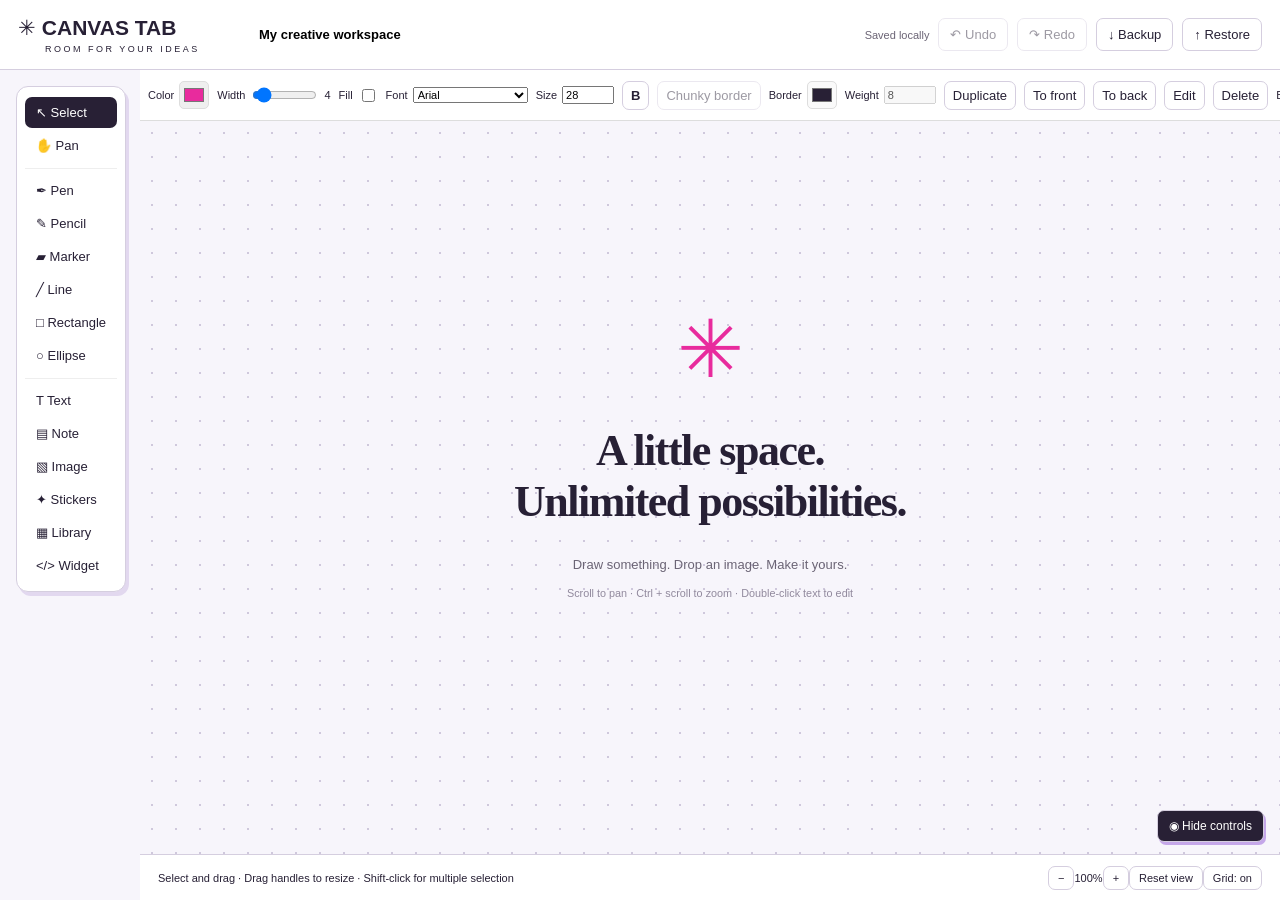
==== index.html @ 8bc86c49 "Add files via upload" ====
<!doctype html><html><head><meta charset="utf-8"><meta name="viewport" content="width=device-width,initial-scale=1"><title>Canvas Tab</title><link rel="stylesheet" href="style.css"></head><body><button id="toggleEditor" aria-label="Hide editor controls" aria-pressed="false" title="Toggle editor controls (Ctrl+Shift+H)">◉ Hide controls</button>
<header><div class="brand">✳ <b>CANVAS TAB</b><small>ROOM FOR YOUR IDEAS</small></div><input id="title" value="My creative workspace" aria-label="Board name"><span id="status">Ready</span><button id="undo" title="Ctrl+Z">↶ Undo</button><button id="redo">↷ Redo</button><button id="export">↓ Backup</button><button id="import">↑ Restore</button></header>
<aside><button data-tool="select" class="active">↖ Select</button><button data-tool="hand">✋ Pan</button><hr><button data-tool="pen">✒ Pen</button><button data-tool="pencil">✎ Pencil</button><button data-tool="marker">▰ Marker</button><button data-tool="line">╱ Line</button><button data-tool="rectangle">□ Rectangle</button><button data-tool="ellipse">○ Ellipse</button><hr><button id="text">T Text</button><button id="note">▤ Note</button><button id="image">▧ Image</button><button id="stickers">✦ Stickers</button><button id="library">▦ Library</button><button id="widget">&lt;/&gt; Widget</button></aside>
<section id="properties"><label>Color <input id="color" type="color" value="#e82b9d"></label><label>Width <input id="thickness" type="range" min="1" max="48" value="4"><output id="widthLabel">4</output></label><label>Fill <input id="fill" type="checkbox"></label><label>Font <select id="font"><option>Arial</option><option>Georgia</option><option>Verdana</option><option>Courier New</option><option>Trebuchet MS</option><option>Impact</option><option>Comic Sans MS</option></select></label><label>Size <input id="fontSize" type="number" min="8" max="300" value="28"></label><button id="bold"><b>B</b></button><button id="imageBorder" aria-pressed="false" title="Apply to selected images">Chunky border</button><label>Border <input id="borderColor" type="color" value="#282035"></label><label>Weight <input id="borderWidth" type="number" min="2" max="32" value="8"></label><button id="duplicate">Duplicate</button><button id="front">To front</button><button id="back">To back</button><button id="edit">Edit</button><button id="delete">Delete</button><label>Board <input id="bg" type="color" value="#f7f5fb"></label></section>
<main id="viewport"><div id="world"></div><div id="empty"><span>✳</span><h1>A little space.<br>Unlimited possibilities.</h1><p>Draw something. Drop an image. Make it yours.</p><small>Scroll to pan · Ctrl + scroll to zoom · Double-click text to edit</small></div></main>
<footer><span id="hint">Select and drag · Drag handles to resize · Shift-click for multiple selection</span><div><button id="zoomOut">−</button><span id="zoom">100%</span><button id="zoomIn">+</button><button id="home">Reset view</button><button id="grid">Grid: on</button></div></footer>
<input id="files" type="file" accept="image/*" multiple hidden><input id="restoreFile" type="file" accept="application/json" hidden>
<dialog id="stickerDialog"><div class="dialogHead"><h2>Sticker drawer</h2><button data-close>×</button></div><input id="stickerSearch" placeholder="Search stars, hearts, animals…"><div id="stickerGrid"></div><p>Or upload your own transparent PNG, SVG, WebP, or GIF.</p><button id="uploadSticker">Upload stickers</button></dialog>
<dialog id="widgetDialog"><div class="dialogHead"><h2>Build a little widget</h2><button data-close>×</button></div><p>Self-contained HTML, CSS and JavaScript. Widgets run in an isolated sandbox.</p><label>HTML<textarea id="htmlCode" spellcheck="false"></textarea></label><label>CSS<textarea id="cssCode" spellcheck="false"></textarea></label><label>JavaScript<textarea id="jsCode" spellcheck="false"></textarea></label><button id="saveWidget">Add widget</button></dialog>
<dialog id="libraryDialog"><div class="dialogHead"><h2>Widget library</h2><button data-close>×</button></div><p>Ready-made containers. Every widget can be moved, resized, and duplicated.</p><div class="libraryCards"><button id="addPlaylist"><strong>♫ Audio playlist</strong><span>Upload MP3 or WAV files. Play, seek, skip, and loop.</span></button><button id="addBookmarks"><strong>↗ Bookmarks &amp; links</strong><span>Your favorite sites with custom names and editable URLs.</span></button><button id="addChecklist"><strong>☑ Checklist</strong><span>A little list with editable tasks and saved checkboxes.</span></button><button id="addGallery"><strong>▧ Image gallery</strong><span>A slideshow container for your pictures.</span></button></div></dialog><input id="audioFiles" type="file" accept=".mp3,.wav,audio/mpeg,audio/wav,audio/x-wav" multiple hidden><input id="galleryFiles" type="file" accept="image/*" multiple hidden><script src="library.js"></script><script src="app.js"></script></body></html>
---- style.css ----
*{box-sizing:border-box}body{margin:0;font:13px Arial,sans-serif;color:#272035;background:#f7f5fb;overflow:hidden}button,input,select,textarea{font:inherit}button{cursor:pointer;border:1px solid #d5cedf;background:#fff;border-radius:7px;padding:8px 11px;color:inherit}button:hover{background:#eee6ff}button.active{background:#282035;color:#fff;border-color:#282035}header{height:70px;display:flex;align-items:center;gap:9px;padding:12px 18px;background:#fff;border-bottom:1px solid #d5cedf;position:relative;z-index:4}.brand{font-size:21px;min-width:230px}.brand small{display:block;font:9px Arial;letter-spacing:2.5px;margin:4px 0 0 27px}#title{border:0;font-weight:bold;background:transparent;min-width:100px;flex:1}#status{font-size:11px;color:#6b6475;max-width:180px}aside{position:absolute;top:86px;left:16px;width:110px;z-index:4;background:#fff;padding:8px;border:1px solid #d5cedf;border-radius:12px;box-shadow:3px 4px 0 #e2d8ef}aside button{display:block;width:100%;text-align:left;border:0;margin:2px 0}hr{border:0;border-top:1px solid #eee}#properties{height:51px;position:relative;z-index:3;margin-left:140px;display:flex;gap:8px;align-items:center;padding:8px;background:#fff;border-bottom:1px solid #ddd;overflow:auto;white-space:nowrap}label{display:flex;align-items:center;gap:5px;font-size:11px}input[type=color]{width:30px;height:28px;padding:2px;border:1px solid #ddd;border-radius:5px}input[type=range]{width:65px}input[type=number]{width:52px}select{width:115px}#properties button{padding:6px 8px}#viewport{position:absolute;inset:121px 0 46px 140px;overflow:hidden;touch-action:none;background-image:radial-gradient(#cfc8dc 1px,transparent 1px);background-size:24px 24px}#world{position:absolute;transform-origin:0 0;width:1px;height:1px}#empty{pointer-events:none;position:absolute;left:50%;top:45%;transform:translate(-50%,-50%);text-align:center;min-width:400px}#empty>span{font-size:80px;color:#e82b9d}h1{font: bold 44px Georgia;letter-spacing:-1.5px}#empty p{color:#6b6475}#empty small{color:#91899d}footer{position:absolute;bottom:0;height:46px;left:140px;right:0;display:flex;justify-content:space-between;align-items:center;padding:5px 18px;border-top:1px solid #d5cedf;background:#fff;font-size:11px}footer button{padding:5px 9px}.item{position:absolute;user-select:none;outline:none}.content{width:100%;height:100%;overflow:hidden}.item img,.item svg,.item iframe{width:100%;height:100%;display:block;border:0}.item img{object-fit:fill;pointer-events:none}.text-content{white-space:pre-wrap;overflow-wrap:anywhere;padding:8px;height:100%;width:100%;overflow:auto;line-height:1.2}.text-content[contenteditable=true]{user-select:text;cursor:text}.note .content{box-shadow:3px 5px 10px #21162f15}.selected{outline:2px solid #9455eb}.handle{position:absolute;width:10px;height:10px;background:white;border:2px solid #9455eb;z-index:10}.handle.nw{left:-5px;top:-5px;cursor:nwse-resize}.handle.ne{right:-5px;top:-5px;cursor:nesw-resize}.handle.sw{left:-5px;bottom:-5px;cursor:nesw-resize}.handle.se{right:-5px;bottom:-5px;cursor:nwse-resize}.handle.n{top:-5px;left:calc(50% - 5px);cursor:ns-resize}.handle.s{bottom:-5px;left:calc(50% - 5px);cursor:ns-resize}.handle.w{left:-5px;top:calc(50% - 5px);cursor:ew-resize}.handle.e{right:-5px;top:calc(50% - 5px);cursor:ew-resize}.widget .content{background:white;border:1px solid #ccc;border-radius:7px}.widget-label{position:absolute;top:-23px;left:0;background:#282035;color:white;padding:4px 7px;font-size:10px;cursor:move;border-radius:4px}.widget iframe{pointer-events:none}.widget.interactive iframe{pointer-events:auto}dialog{border:1px solid #d5cedf;border-radius:15px;box-shadow:7px 7px 0 #9d71d533;padding:24px;width:560px;max-height:85vh;overflow:auto}dialog::backdrop{background:#21172b66}.dialogHead{display:flex;justify-content:space-between;align-items:center}h2{font:24px Georgia;margin:0 0 15px}dialog p{color:#766d81;line-height:1.5}dialog label{display:block;font-weight:bold;margin:12px 0}textarea{display:block;width:100%;height:100px;margin-top:5px;padding:10px;background:#f7f5fb;border:1px solid #d5cedf;font:12px monospace;border-radius:6px}#stickerSearch{width:100%;padding:10px;border:1px solid #ddd}#stickerGrid{display:grid;grid-template-columns:repeat(7,1fr);gap:7px;margin-top:15px}#stickerGrid button{font-size:30px}#saveWidget{background:#282035;color:white} @media(max-width:1100px){.brand{min-width:170px;font-size:17px}.brand small{font-size:8px}#hint{max-width:350px}header button{padding:7px}}
.libraryCards{display:grid;gap:12px}.libraryCards button{text-align:left;padding:18px;background:#f7f0ff}.libraryCards strong{display:block;font-size:18px;margin-bottom:8px}.libraryCards span{display:block;color:#766d81;line-height:1.5}.native-container{height:100%;width:100%;background:#fff;border:2px solid #352445;border-radius:12px;display:flex;flex-direction:column;overflow:hidden;box-shadow:4px 4px 0 #c5a7e9}.container-title{padding:12px 16px;background:#eedaff;font-weight:bold;cursor:move;border-bottom:1px solid #c5a7e9;flex-shrink:0;white-space:nowrap;overflow:hidden;text-overflow:ellipsis}.container-controls{padding:12px;overflow:auto;flex:1;user-select:text;min-height:0}.container-controls audio{width:100%;height:38px;margin:8px 0}.now-playing{font-size:12px;font-weight:bold;overflow:hidden;text-overflow:ellipsis;white-space:nowrap}.transport{display:flex;gap:6px;align-items:center;flex-wrap:wrap;margin:8px 0}.transport button{font-size:11px;padding:6px}.track-list{max-height:150px;overflow:auto;margin-bottom:8px}.track-row{display:flex;gap:4px;margin:4px 0}.track-row button:first-child{flex:1;min-width:0;text-align:left;overflow:hidden;text-overflow:ellipsis;white-space:nowrap}.track-row .playing{background:#eedaff;border-color:#9455eb}.task-row{display:flex;align-items:center;gap:6px;margin-bottom:7px}.task-row input:not([type=checkbox]){width:100%;min-width:0;border:0;background:#f7f5fb;padding:7px}.task-row.completed input:not([type=checkbox]){text-decoration:line-through;color:#9b91a8}.container-controls>input{padding:8px;max-width:100%;margin:8px 0;border:1px solid #d5cedf;border-radius:6px}.gallery-picture{height:calc(100% - 115px)!important;min-height:80px;object-fit:contain!important;background:#f7f5fb;margin-bottom:8px}

#toggleEditor{position:fixed;right:16px;bottom:58px;z-index:20;background:#282035;color:#fff;box-shadow:2px 3px 0 #c5a7e9;font-size:12px}body.clean-view header,body.clean-view aside,body.clean-view #properties,body.clean-view footer{display:none}body.clean-view #viewport{inset:0}body.clean-view #toggleEditor{bottom:16px}body.clean-view .handle,body.clean-view .widget-label{display:none}body.clean-view .selected{outline:none}body.clean-view .widget iframe{pointer-events:auto}body.clean-view .container-title{cursor:default}

.chunky-image .content{border-radius:0;background:#fff;overflow:hidden}.chunky-image img{object-fit:fill}button:disabled{cursor:default;opacity:.45}

.bookmark-list{display:grid;gap:8px;margin-bottom:12px}.bookmark-row{padding:10px;background:#f7f0ff;border:1px solid #dfcdee;border-radius:7px}.bookmark-row>a{display:block;color:#63329b;font-weight:bold;overflow-wrap:anywhere;text-decoration:none;padding:3px 0 8px}.bookmark-row>a:hover{text-decoration:underline}.bookmark-actions{display:flex;gap:5px}.bookmark-actions button{padding:4px 7px;font-size:10px}.bookmark-form{display:grid;grid-template-columns:1fr auto;gap:7px}.bookmark-form input{grid-column:1/-1;min-width:0;width:100%;padding:9px;border:1px solid #d5cedf;border-radius:6px}.bookmark-feedback{grid-column:1/-1;color:#a02e61;font-size:11px}.bookmark-empty{color:#766d81;font-size:12px;line-height:1.5}

.bookmark-mode-bar{display:flex;justify-content:flex-end;margin-bottom:8px}.bookmark-mode-bar button{font-size:11px;padding:5px 9px}.bookmarks-view{padding:8px 10px}.bookmarks-view .bookmark-list{gap:0;margin:0}.bookmarks-view .bookmark-row{border:0;border-bottom:1px solid #e9dfef;border-radius:0;padding:0;background:transparent}.bookmarks-view .bookmark-row:last-child{border-bottom:0}.bookmarks-view .bookmark-row>a{font-size:12px;line-height:1.3;font-weight:500;padding:7px 3px;white-space:nowrap;overflow:hidden;text-overflow:ellipsis}.bookmarks-view .bookmark-row>a:hover{background:#f7f0ff}

.bookmark-access{padding:9px;background:#f7f0ff;border:1px solid #dfcdee;border-radius:7px;margin:10px 0;display:grid;gap:7px}.bookmark-access span{font-size:10px;line-height:1.4;color:#766d81}.bookmark-access button{font-size:11px}
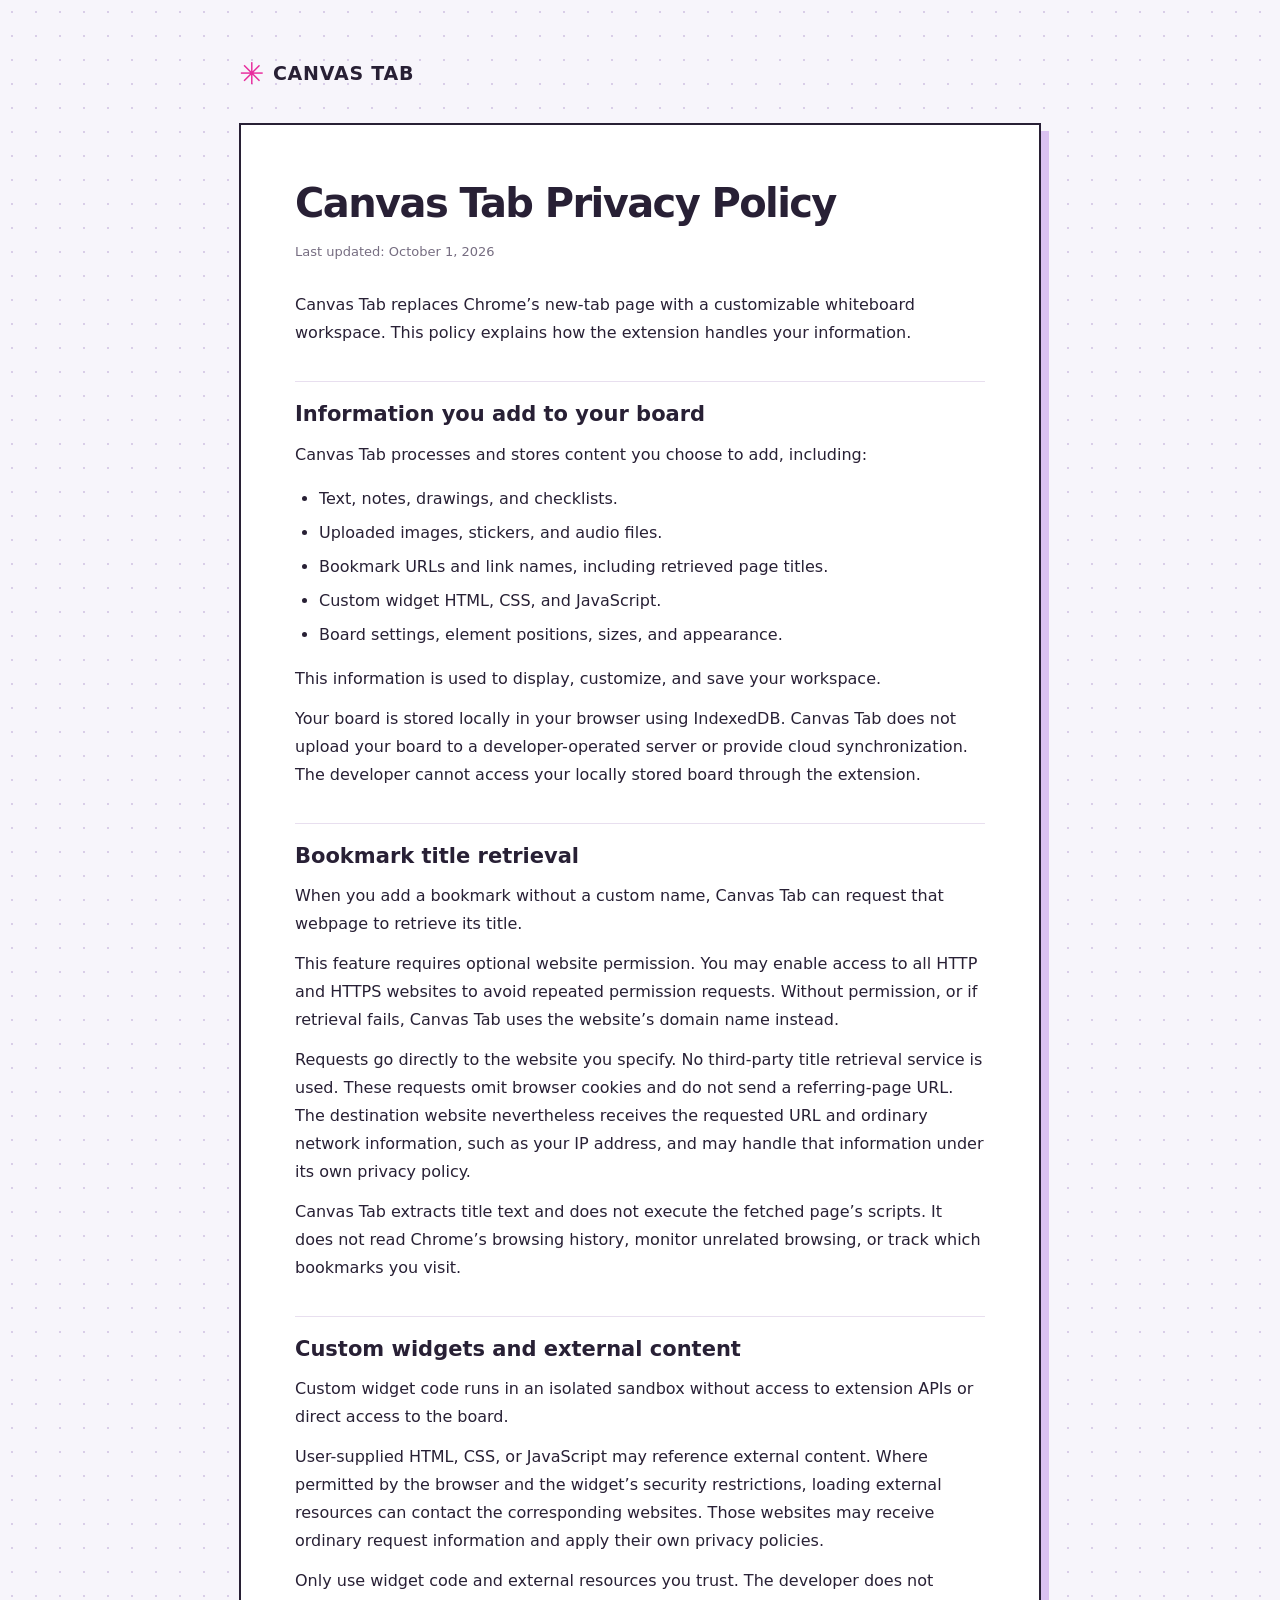
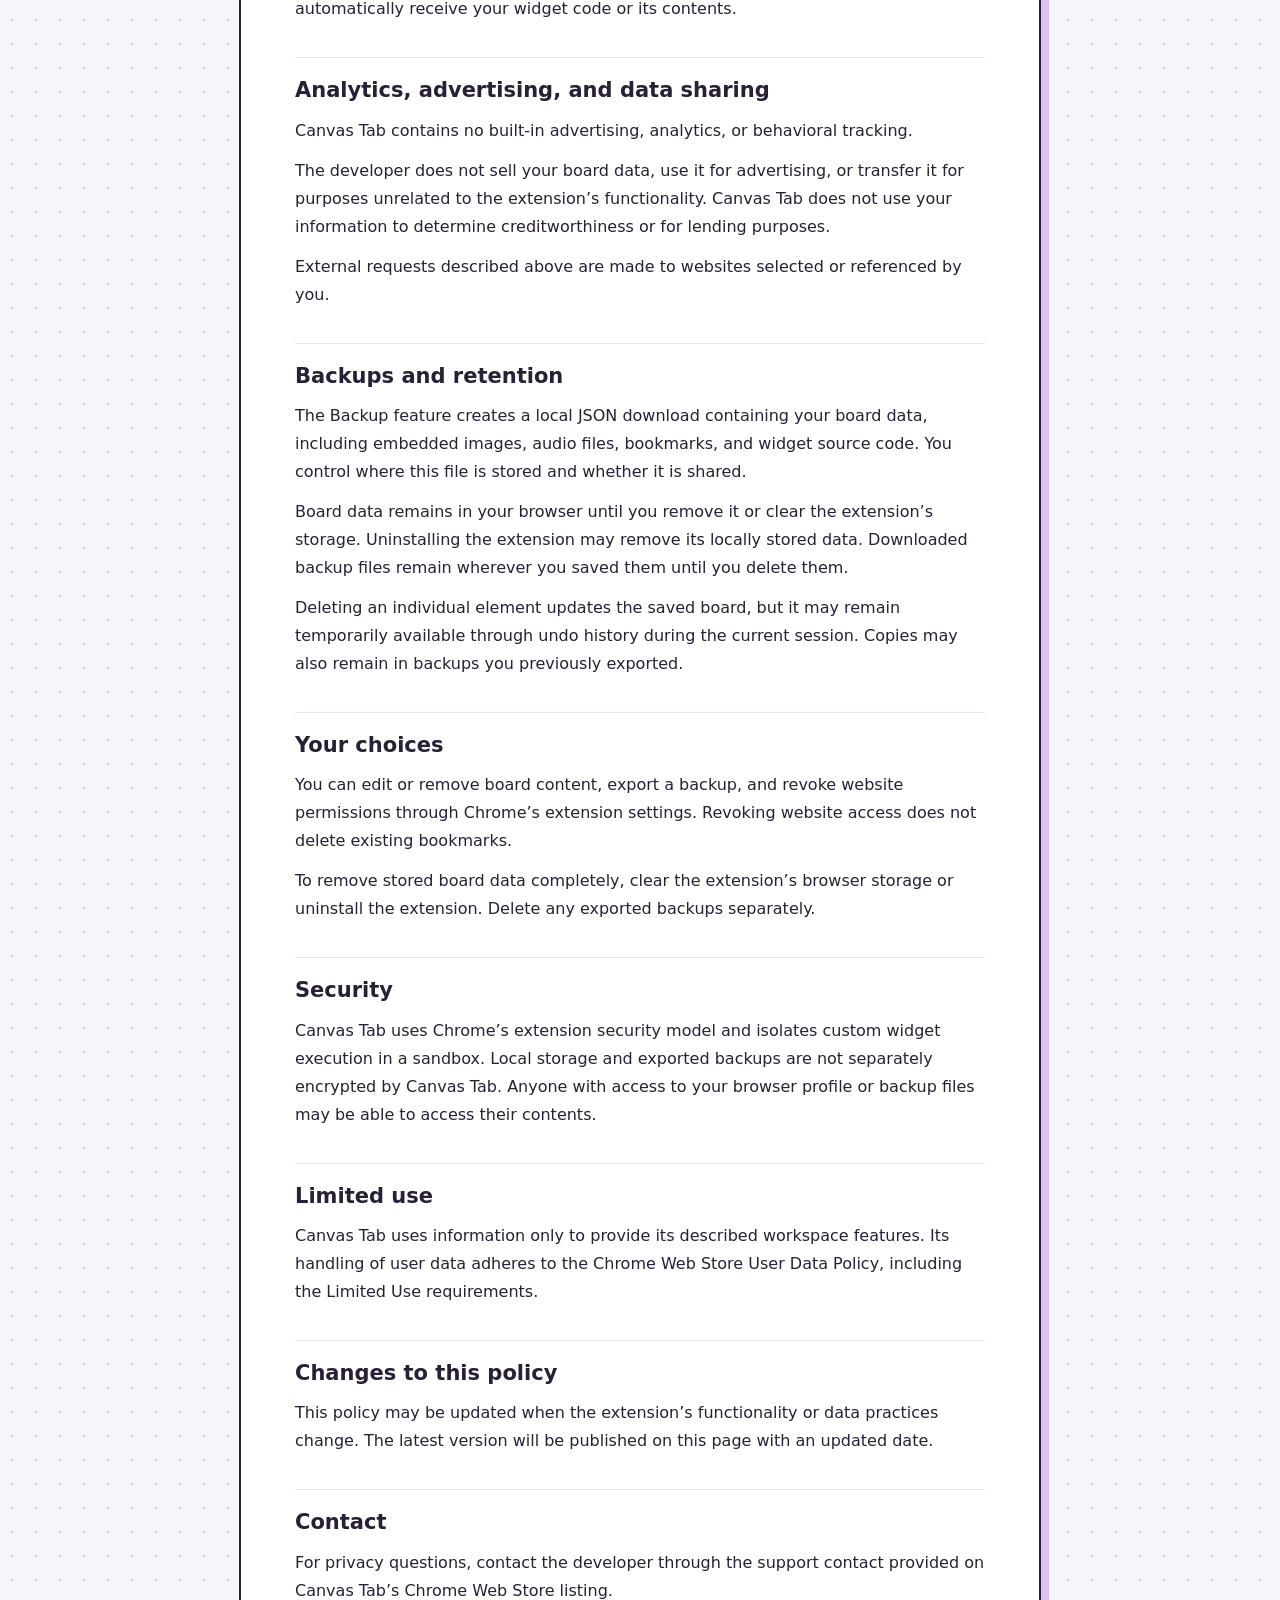
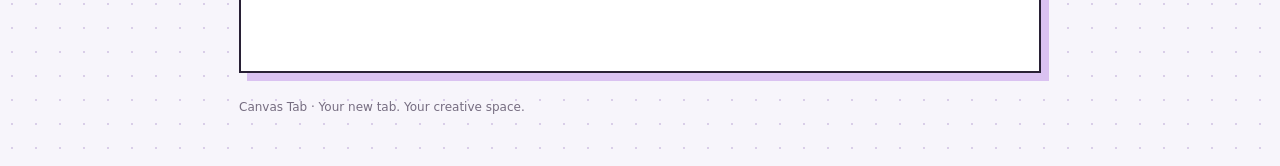
==== commit e0cd3761: "Rename privacy-policy.html to index.html" ====
--- a/index.html
+++ b/index.html
@@ -1,10 +1,13 @@
-<!doctype html><html><head><meta charset="utf-8"><meta name="viewport" content="width=device-width,initial-scale=1"><title>Canvas Tab</title><link rel="stylesheet" href="style.css"></head><body><button id="toggleEditor" aria-label="Hide editor controls" aria-pressed="false" title="Toggle editor controls (Ctrl+Shift+H)">◉ Hide controls</button>
-<header><div class="brand">✳ <b>CANVAS TAB</b><small>ROOM FOR YOUR IDEAS</small></div><input id="title" value="My creative workspace" aria-label="Board name"><span id="status">Ready</span><button id="undo" title="Ctrl+Z">↶ Undo</button><button id="redo">↷ Redo</button><button id="export">↓ Backup</button><button id="import">↑ Restore</button></header>
-<aside><button data-tool="select" class="active">↖ Select</button><button data-tool="hand">✋ Pan</button><hr><button data-tool="pen">✒ Pen</button><button data-tool="pencil">✎ Pencil</button><button data-tool="marker">▰ Marker</button><button data-tool="line">╱ Line</button><button data-tool="rectangle">□ Rectangle</button><button data-tool="ellipse">○ Ellipse</button><hr><button id="text">T Text</button><button id="note">▤ Note</button><button id="image">▧ Image</button><button id="stickers">✦ Stickers</button><button id="library">▦ Library</button><button id="widget">&lt;/&gt; Widget</button></aside>
-<section id="properties"><label>Color <input id="color" type="color" value="#e82b9d"></label><label>Width <input id="thickness" type="range" min="1" max="48" value="4"><output id="widthLabel">4</output></label><label>Fill <input id="fill" type="checkbox"></label><label>Font <select id="font"><option>Arial</option><option>Georgia</option><option>Verdana</option><option>Courier New</option><option>Trebuchet MS</option><option>Impact</option><option>Comic Sans MS</option></select></label><label>Size <input id="fontSize" type="number" min="8" max="300" value="28"></label><button id="bold"><b>B</b></button><button id="imageBorder" aria-pressed="false" title="Apply to selected images">Chunky border</button><label>Border <input id="borderColor" type="color" value="#282035"></label><label>Weight <input id="borderWidth" type="number" min="2" max="32" value="8"></label><button id="duplicate">Duplicate</button><button id="front">To front</button><button id="back">To back</button><button id="edit">Edit</button><button id="delete">Delete</button><label>Board <input id="bg" type="color" value="#f7f5fb"></label></section>
-<main id="viewport"><div id="world"></div><div id="empty"><span>✳</span><h1>A little space.<br>Unlimited possibilities.</h1><p>Draw something. Drop an image. Make it yours.</p><small>Scroll to pan · Ctrl + scroll to zoom · Double-click text to edit</small></div></main>
-<footer><span id="hint">Select and drag · Drag handles to resize · Shift-click for multiple selection</span><div><button id="zoomOut">−</button><span id="zoom">100%</span><button id="zoomIn">+</button><button id="home">Reset view</button><button id="grid">Grid: on</button></div></footer>
-<input id="files" type="file" accept="image/*" multiple hidden><input id="restoreFile" type="file" accept="application/json" hidden>
-<dialog id="stickerDialog"><div class="dialogHead"><h2>Sticker drawer</h2><button data-close>×</button></div><input id="stickerSearch" placeholder="Search stars, hearts, animals…"><div id="stickerGrid"></div><p>Or upload your own transparent PNG, SVG, WebP, or GIF.</p><button id="uploadSticker">Upload stickers</button></dialog>
-<dialog id="widgetDialog"><div class="dialogHead"><h2>Build a little widget</h2><button data-close>×</button></div><p>Self-contained HTML, CSS and JavaScript. Widgets run in an isolated sandbox.</p><label>HTML<textarea id="htmlCode" spellcheck="false"></textarea></label><label>CSS<textarea id="cssCode" spellcheck="false"></textarea></label><label>JavaScript<textarea id="jsCode" spellcheck="false"></textarea></label><button id="saveWidget">Add widget</button></dialog>
-<dialog id="libraryDialog"><div class="dialogHead"><h2>Widget library</h2><button data-close>×</button></div><p>Ready-made containers. Every widget can be moved, resized, and duplicated.</p><div class="libraryCards"><button id="addPlaylist"><strong>♫ Audio playlist</strong><span>Upload MP3 or WAV files. Play, seek, skip, and loop.</span></button><button id="addBookmarks"><strong>↗ Bookmarks &amp; links</strong><span>Your favorite sites with custom names and editable URLs.</span></button><button id="addChecklist"><strong>☑ Checklist</strong><span>A little list with editable tasks and saved checkboxes.</span></button><button id="addGallery"><strong>▧ Image gallery</strong><span>A slideshow container for your pictures.</span></button></div></dialog><input id="audioFiles" type="file" accept=".mp3,.wav,audio/mpeg,audio/wav,audio/x-wav" multiple hidden><input id="galleryFiles" type="file" accept="image/*" multiple hidden><script src="library.js"></script><script src="app.js"></script></body></html>
+<!doctype html><html lang="en"><head><meta charset="utf-8"><meta name="viewport" content="width=device-width,initial-scale=1"><meta name="description" content="Canvas Tab privacy policy: local board storage, bookmark title retrieval, permissions, and data handling."><title>Privacy Policy — Canvas Tab</title><style>
+*{box-sizing:border-box}body{margin:0;background:#f7f5fb;background-image:radial-gradient(#d9cee8 1px,transparent 1px);background-size:24px 24px;color:#282035;font:16px/1.75 system-ui,-apple-system,BlinkMacSystemFont,"Segoe UI",sans-serif}.wrap{max-width:850px;margin:48px auto;padding:0 24px}.brand{font-size:19px;font-weight:800;letter-spacing:.04em;margin-bottom:22px}.brand span{color:#e82b9d;font-size:30px;vertical-align:middle;margin-right:8px}main{background:#fff;border:2px solid #282035;box-shadow:8px 8px 0 #dac2f1;padding:clamp(24px,5vw,54px)}h1{font-size:clamp(28px,5vw,40px);line-height:1.2;letter-spacing:-.04em;margin:0 0 14px}h2{font-size:21px;line-height:1.35;margin:34px 0 12px;padding-top:18px;border-top:1px solid #e8dfef}p{margin:12px 0}.date{font-size:13px;color:#766d81;margin-bottom:28px}ul{padding-left:24px}li{margin:6px 0}footer{font-size:12px;color:#766d81;margin:24px 0}@media(max-width:600px){.wrap{margin:24px auto;padding:0 16px}main{box-shadow:5px 5px 0 #dac2f1}}@media print{body{background:white}.wrap{margin:0;max-width:none}main{border:0;box-shadow:none;padding:0}h2{break-after:avoid}footer{display:none}}
+</style></head><body><div class="wrap"><div class="brand"><span aria-hidden="true">✳</span>CANVAS TAB</div><main><h1>Canvas Tab Privacy Policy</h1><p class="date">Last updated: October 1, 2026</p><p>Canvas Tab replaces Chrome’s new-tab page with a customizable whiteboard workspace. This policy explains how the extension handles your information.</p>
+<h2>Information you add to your board</h2><p>Canvas Tab processes and stores content you choose to add, including:</p><ul><li>Text, notes, drawings, and checklists.</li><li>Uploaded images, stickers, and audio files.</li><li>Bookmark URLs and link names, including retrieved page titles.</li><li>Custom widget HTML, CSS, and JavaScript.</li><li>Board settings, element positions, sizes, and appearance.</li></ul><p>This information is used to display, customize, and save your workspace.</p><p>Your board is stored locally in your browser using IndexedDB. Canvas Tab does not upload your board to a developer-operated server or provide cloud synchronization. The developer cannot access your locally stored board through the extension.</p>
+<h2>Bookmark title retrieval</h2><p>When you add a bookmark without a custom name, Canvas Tab can request that webpage to retrieve its title.</p><p>This feature requires optional website permission. You may enable access to all HTTP and HTTPS websites to avoid repeated permission requests. Without permission, or if retrieval fails, Canvas Tab uses the website’s domain name instead.</p><p>Requests go directly to the website you specify. No third-party title retrieval service is used. These requests omit browser cookies and do not send a referring-page URL. The destination website nevertheless receives the requested URL and ordinary network information, such as your IP address, and may handle that information under its own privacy policy.</p><p>Canvas Tab extracts title text and does not execute the fetched page’s scripts. It does not read Chrome’s browsing history, monitor unrelated browsing, or track which bookmarks you visit.</p>
+<h2>Custom widgets and external content</h2><p>Custom widget code runs in an isolated sandbox without access to extension APIs or direct access to the board.</p><p>User-supplied HTML, CSS, or JavaScript may reference external content. Where permitted by the browser and the widget’s security restrictions, loading external resources can contact the corresponding websites. Those websites may receive ordinary request information and apply their own privacy policies.</p><p>Only use widget code and external resources you trust. The developer does not automatically receive your widget code or its contents.</p>
+<h2>Analytics, advertising, and data sharing</h2><p>Canvas Tab contains no built-in advertising, analytics, or behavioral tracking.</p><p>The developer does not sell your board data, use it for advertising, or transfer it for purposes unrelated to the extension’s functionality. Canvas Tab does not use your information to determine creditworthiness or for lending purposes.</p><p>External requests described above are made to websites selected or referenced by you.</p>
+<h2>Backups and retention</h2><p>The Backup feature creates a local JSON download containing your board data, including embedded images, audio files, bookmarks, and widget source code. You control where this file is stored and whether it is shared.</p><p>Board data remains in your browser until you remove it or clear the extension’s storage. Uninstalling the extension may remove its locally stored data. Downloaded backup files remain wherever you saved them until you delete them.</p><p>Deleting an individual element updates the saved board, but it may remain temporarily available through undo history during the current session. Copies may also remain in backups you previously exported.</p>
+<h2>Your choices</h2><p>You can edit or remove board content, export a backup, and revoke website permissions through Chrome’s extension settings. Revoking website access does not delete existing bookmarks.</p><p>To remove stored board data completely, clear the extension’s browser storage or uninstall the extension. Delete any exported backups separately.</p>
+<h2>Security</h2><p>Canvas Tab uses Chrome’s extension security model and isolates custom widget execution in a sandbox. Local storage and exported backups are not separately encrypted by Canvas Tab. Anyone with access to your browser profile or backup files may be able to access their contents.</p>
+<h2>Limited use</h2><p>Canvas Tab uses information only to provide its described workspace features. Its handling of user data adheres to the Chrome Web Store User Data Policy, including the Limited Use requirements.</p>
+<h2>Changes to this policy</h2><p>This policy may be updated when the extension’s functionality or data practices change. The latest version will be published on this page with an updated date.</p>
+<h2>Contact</h2><p>For privacy questions, contact the developer through the support contact provided on Canvas Tab’s Chrome Web Store listing.</p></main><footer>Canvas Tab · Your new tab. Your creative space.</footer></div></body></html>
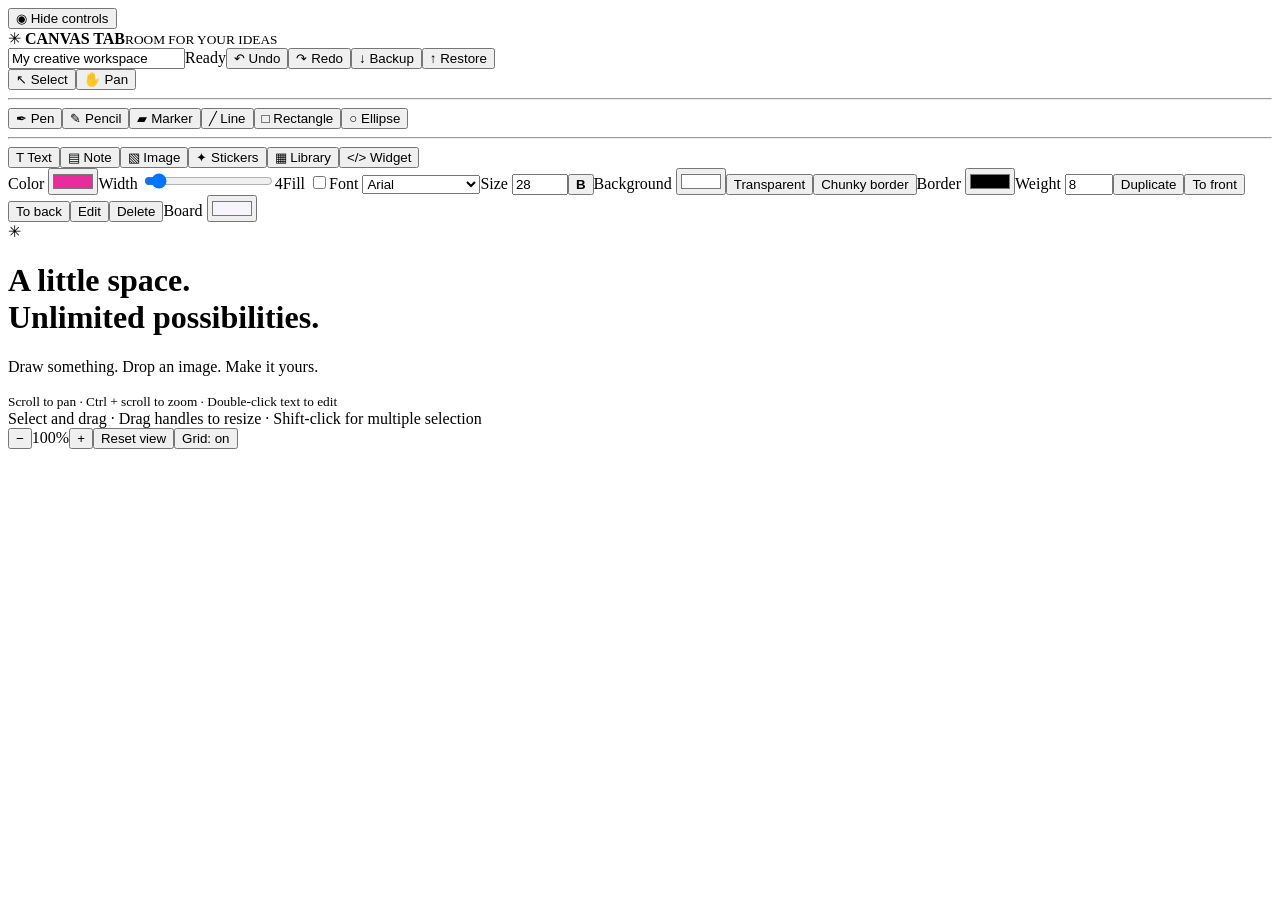
==== commit 4399e718: "Add files via upload" ====
--- a/index.html
+++ b/index.html
@@ -1,13 +1,10 @@
-<!doctype html><html lang="en"><head><meta charset="utf-8"><meta name="viewport" content="width=device-width,initial-scale=1"><meta name="description" content="Canvas Tab privacy policy: local board storage, bookmark title retrieval, permissions, and data handling."><title>Privacy Policy — Canvas Tab</title><style>
-*{box-sizing:border-box}body{margin:0;background:#f7f5fb;background-image:radial-gradient(#d9cee8 1px,transparent 1px);background-size:24px 24px;color:#282035;font:16px/1.75 system-ui,-apple-system,BlinkMacSystemFont,"Segoe UI",sans-serif}.wrap{max-width:850px;margin:48px auto;padding:0 24px}.brand{font-size:19px;font-weight:800;letter-spacing:.04em;margin-bottom:22px}.brand span{color:#e82b9d;font-size:30px;vertical-align:middle;margin-right:8px}main{background:#fff;border:2px solid #282035;box-shadow:8px 8px 0 #dac2f1;padding:clamp(24px,5vw,54px)}h1{font-size:clamp(28px,5vw,40px);line-height:1.2;letter-spacing:-.04em;margin:0 0 14px}h2{font-size:21px;line-height:1.35;margin:34px 0 12px;padding-top:18px;border-top:1px solid #e8dfef}p{margin:12px 0}.date{font-size:13px;color:#766d81;margin-bottom:28px}ul{padding-left:24px}li{margin:6px 0}footer{font-size:12px;color:#766d81;margin:24px 0}@media(max-width:600px){.wrap{margin:24px auto;padding:0 16px}main{box-shadow:5px 5px 0 #dac2f1}}@media print{body{background:white}.wrap{margin:0;max-width:none}main{border:0;box-shadow:none;padding:0}h2{break-after:avoid}footer{display:none}}
-</style></head><body><div class="wrap"><div class="brand"><span aria-hidden="true">✳</span>CANVAS TAB</div><main><h1>Canvas Tab Privacy Policy</h1><p class="date">Last updated: October 1, 2026</p><p>Canvas Tab replaces Chrome’s new-tab page with a customizable whiteboard workspace. This policy explains how the extension handles your information.</p>
-<h2>Information you add to your board</h2><p>Canvas Tab processes and stores content you choose to add, including:</p><ul><li>Text, notes, drawings, and checklists.</li><li>Uploaded images, stickers, and audio files.</li><li>Bookmark URLs and link names, including retrieved page titles.</li><li>Custom widget HTML, CSS, and JavaScript.</li><li>Board settings, element positions, sizes, and appearance.</li></ul><p>This information is used to display, customize, and save your workspace.</p><p>Your board is stored locally in your browser using IndexedDB. Canvas Tab does not upload your board to a developer-operated server or provide cloud synchronization. The developer cannot access your locally stored board through the extension.</p>
-<h2>Bookmark title retrieval</h2><p>When you add a bookmark without a custom name, Canvas Tab can request that webpage to retrieve its title.</p><p>This feature requires optional website permission. You may enable access to all HTTP and HTTPS websites to avoid repeated permission requests. Without permission, or if retrieval fails, Canvas Tab uses the website’s domain name instead.</p><p>Requests go directly to the website you specify. No third-party title retrieval service is used. These requests omit browser cookies and do not send a referring-page URL. The destination website nevertheless receives the requested URL and ordinary network information, such as your IP address, and may handle that information under its own privacy policy.</p><p>Canvas Tab extracts title text and does not execute the fetched page’s scripts. It does not read Chrome’s browsing history, monitor unrelated browsing, or track which bookmarks you visit.</p>
-<h2>Custom widgets and external content</h2><p>Custom widget code runs in an isolated sandbox without access to extension APIs or direct access to the board.</p><p>User-supplied HTML, CSS, or JavaScript may reference external content. Where permitted by the browser and the widget’s security restrictions, loading external resources can contact the corresponding websites. Those websites may receive ordinary request information and apply their own privacy policies.</p><p>Only use widget code and external resources you trust. The developer does not automatically receive your widget code or its contents.</p>
-<h2>Analytics, advertising, and data sharing</h2><p>Canvas Tab contains no built-in advertising, analytics, or behavioral tracking.</p><p>The developer does not sell your board data, use it for advertising, or transfer it for purposes unrelated to the extension’s functionality. Canvas Tab does not use your information to determine creditworthiness or for lending purposes.</p><p>External requests described above are made to websites selected or referenced by you.</p>
-<h2>Backups and retention</h2><p>The Backup feature creates a local JSON download containing your board data, including embedded images, audio files, bookmarks, and widget source code. You control where this file is stored and whether it is shared.</p><p>Board data remains in your browser until you remove it or clear the extension’s storage. Uninstalling the extension may remove its locally stored data. Downloaded backup files remain wherever you saved them until you delete them.</p><p>Deleting an individual element updates the saved board, but it may remain temporarily available through undo history during the current session. Copies may also remain in backups you previously exported.</p>
-<h2>Your choices</h2><p>You can edit or remove board content, export a backup, and revoke website permissions through Chrome’s extension settings. Revoking website access does not delete existing bookmarks.</p><p>To remove stored board data completely, clear the extension’s browser storage or uninstall the extension. Delete any exported backups separately.</p>
-<h2>Security</h2><p>Canvas Tab uses Chrome’s extension security model and isolates custom widget execution in a sandbox. Local storage and exported backups are not separately encrypted by Canvas Tab. Anyone with access to your browser profile or backup files may be able to access their contents.</p>
-<h2>Limited use</h2><p>Canvas Tab uses information only to provide its described workspace features. Its handling of user data adheres to the Chrome Web Store User Data Policy, including the Limited Use requirements.</p>
-<h2>Changes to this policy</h2><p>This policy may be updated when the extension’s functionality or data practices change. The latest version will be published on this page with an updated date.</p>
-<h2>Contact</h2><p>For privacy questions, contact the developer through the support contact provided on Canvas Tab’s Chrome Web Store listing.</p></main><footer>Canvas Tab · Your new tab. Your creative space.</footer></div></body></html>
+<!doctype html><html><head><meta charset="utf-8"><meta name="viewport" content="width=device-width,initial-scale=1"><title>Canvas Tab</title><link rel="stylesheet" href="style.css"></head><body><button id="toggleEditor" aria-label="Hide editor controls" aria-pressed="false" title="Toggle editor controls (Ctrl+Shift+H)">◉ Hide controls</button>
+<header><div class="brand">✳ <b>CANVAS TAB</b><small>ROOM FOR YOUR IDEAS</small></div><input id="title" value="My creative workspace" aria-label="Board name"><span id="status">Ready</span><button id="undo" title="Ctrl+Z">↶ Undo</button><button id="redo">↷ Redo</button><button id="export">↓ Backup</button><button id="import">↑ Restore</button></header>
+<aside><button data-tool="select" class="active">↖ Select</button><button data-tool="hand">✋ Pan</button><hr><button data-tool="pen">✒ Pen</button><button data-tool="pencil">✎ Pencil</button><button data-tool="marker">▰ Marker</button><button data-tool="line">╱ Line</button><button data-tool="rectangle">□ Rectangle</button><button data-tool="ellipse">○ Ellipse</button><hr><button id="text">T Text</button><button id="note">▤ Note</button><button id="image">▧ Image</button><button id="stickers">✦ Stickers</button><button id="library">▦ Library</button><button id="widget">&lt;/&gt; Widget</button></aside>
+<section id="properties"><label>Color <input id="color" type="color" value="#e82b9d"></label><label>Width <input id="thickness" type="range" min="1" max="48" value="4"><output id="widthLabel">4</output></label><label>Fill <input id="fill" type="checkbox"></label><label>Font <select id="font"><option>Arial</option><option>Georgia</option><option>Verdana</option><option>Courier New</option><option>Trebuchet MS</option><option>Impact</option><option>Comic Sans MS</option></select></label><label>Size <input id="fontSize" type="number" min="8" max="300" value="28"></label><button id="bold"><b>B</b></button><label>Background <input id="moduleBg" type="color" value="#ffffff"></label><button id="clearModuleBg">Transparent</button><button id="imageBorder" aria-pressed="false" title="Apply to selected images, text, and notes">Chunky border</button><label>Border <input id="borderColor" type="color" value="#000000"></label><label>Weight <input id="borderWidth" type="number" min="2" max="32" value="8"></label><button id="duplicate">Duplicate</button><button id="front">To front</button><button id="back">To back</button><button id="edit">Edit</button><button id="delete">Delete</button><label>Board <input id="bg" type="color" value="#f7f5fb"></label></section>
+<main id="viewport"><div id="world"></div><div id="empty"><span>✳</span><h1>A little space.<br>Unlimited possibilities.</h1><p>Draw something. Drop an image. Make it yours.</p><small>Scroll to pan · Ctrl + scroll to zoom · Double-click text to edit</small></div></main>
+<footer><span id="hint">Select and drag · Drag handles to resize · Shift-click for multiple selection</span><div><button id="zoomOut">−</button><span id="zoom">100%</span><button id="zoomIn">+</button><button id="home">Reset view</button><button id="grid">Grid: on</button></div></footer>
+<input id="files" type="file" accept="image/*" multiple hidden><input id="restoreFile" type="file" accept="application/json" hidden>
+<dialog id="stickerDialog"><div class="dialogHead"><h2>Sticker drawer</h2><button data-close>×</button></div><input id="stickerSearch" placeholder="Search stars, hearts, animals…"><div id="stickerGrid"></div><p>Or upload your own transparent PNG, SVG, WebP, or GIF.</p><button id="uploadSticker">Upload stickers</button></dialog>
+<dialog id="widgetDialog"><div class="dialogHead"><h2>Build a little widget</h2><button data-close>×</button></div><p>Self-contained HTML, CSS and JavaScript. Widgets run in an isolated sandbox.</p><label>HTML<textarea id="htmlCode" spellcheck="false"></textarea></label><label>CSS<textarea id="cssCode" spellcheck="false"></textarea></label><label>JavaScript<textarea id="jsCode" spellcheck="false"></textarea></label><button id="saveWidget">Add widget</button></dialog>
+<dialog id="libraryDialog"><div class="dialogHead"><h2>Widget library</h2><button data-close>×</button></div><p>Ready-made containers. Every widget can be moved, resized, and duplicated.</p><div class="libraryCards"><button id="addActivity"><strong>▦ Activity tracker</strong><span>Count daily activities, rename labels, upload icons, and export or restore your tracker.</span></button><button id="addPlaylist"><strong>♫ Audio playlist</strong><span>Upload MP3 or WAV files. Play, seek, skip, and loop.</span></button><button id="addBookmarks"><strong>↗ Bookmarks &amp; links</strong><span>Your favorite sites with custom names and editable URLs.</span></button><button id="addChecklist"><strong>☑ Checklist</strong><span>A little list with editable tasks and saved checkboxes.</span></button><button id="addGallery"><strong>▧ Image gallery</strong><span>A slideshow container for your pictures.</span></button></div></dialog><input id="audioFiles" type="file" accept=".mp3,.wav,audio/mpeg,audio/wav,audio/x-wav" multiple hidden><input id="galleryFiles" type="file" accept="image/*" multiple hidden><script src="library.js"></script><script src="app.js"></script></body></html>
